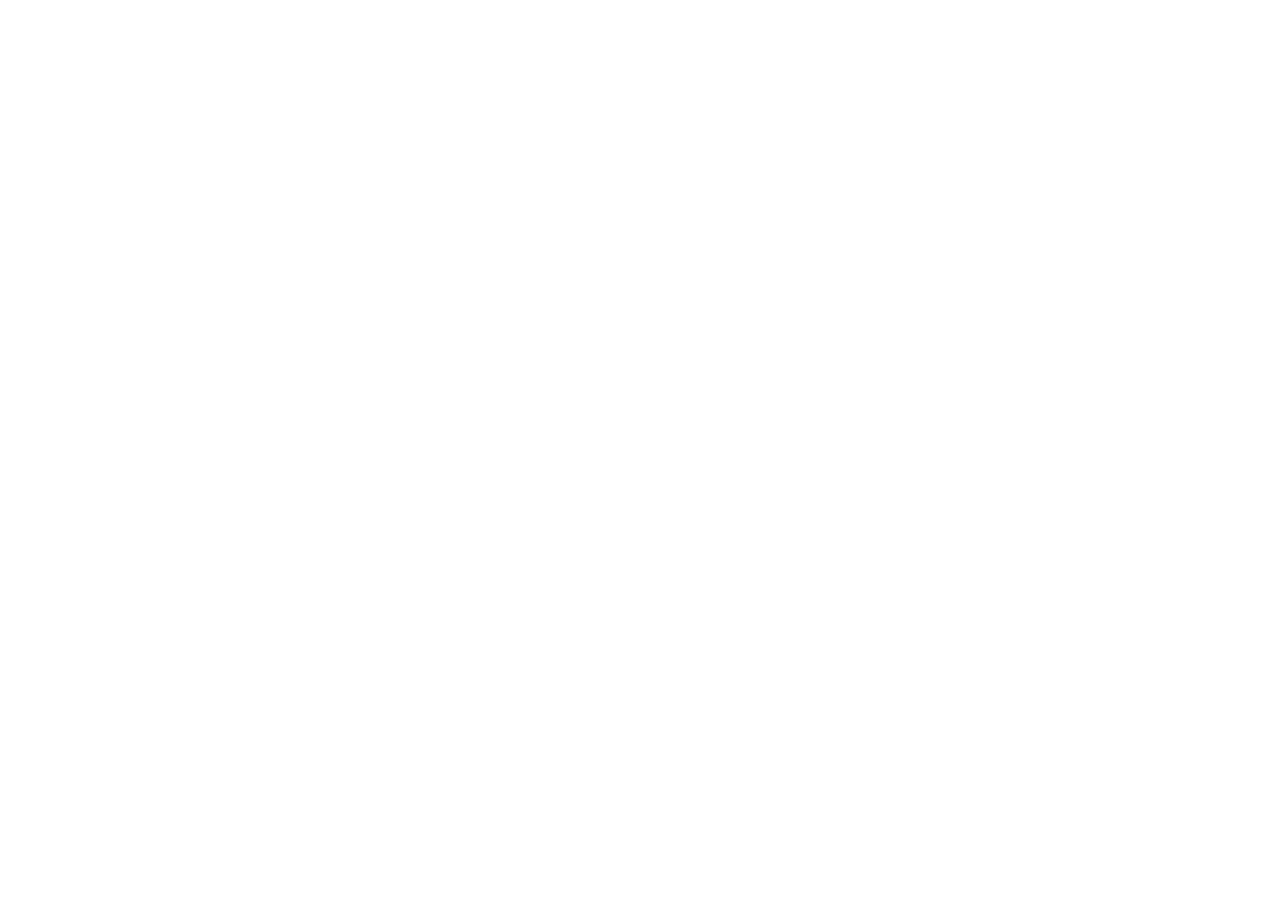
==== index.html @ 87dea75e "first commit" ====
<!DOCTYPE html>
<html lang="en">
<head>
    <meta charset="UTF-8">
    <meta http-equiv="X-UA-Compatible" content="IE=edge">
    <meta name="viewport" content="width=device-width, initial-scale=1.0">
    <title>Document</title>
</head>
<body>
    
</body>
</html>
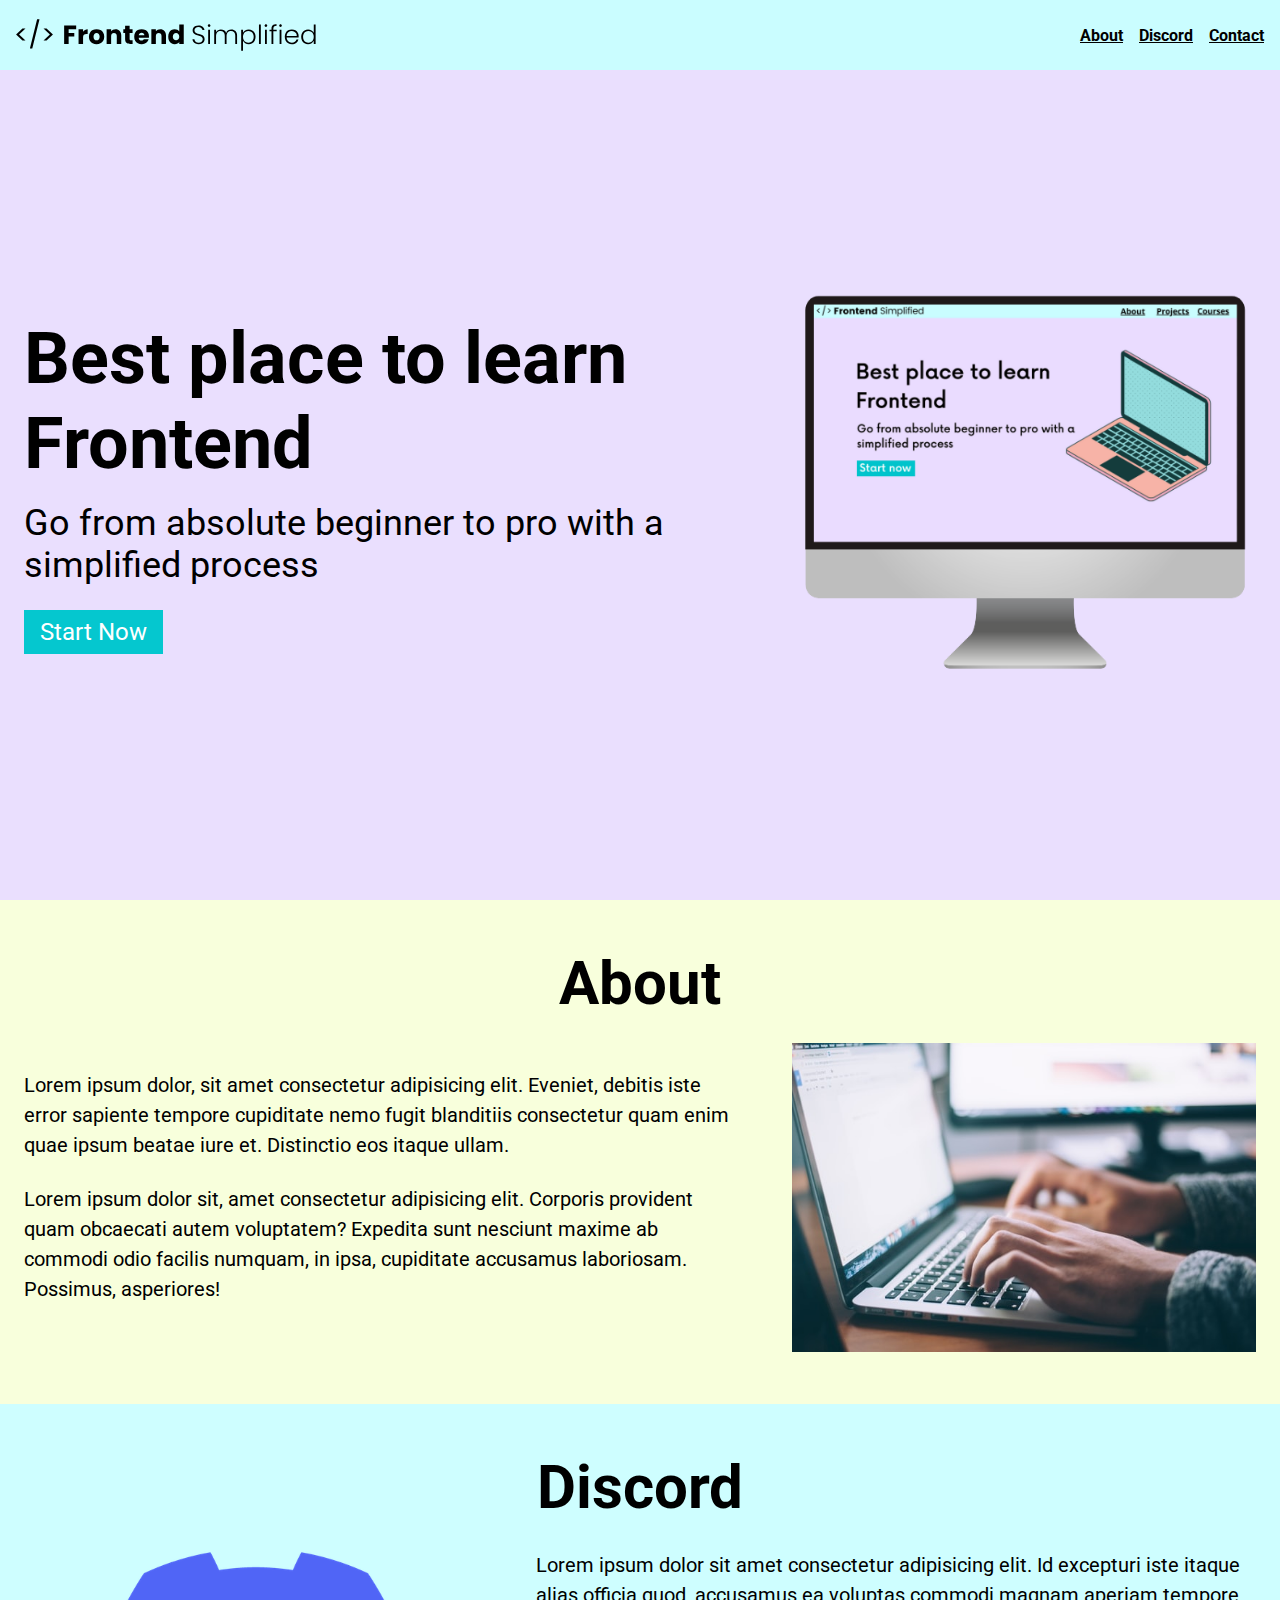
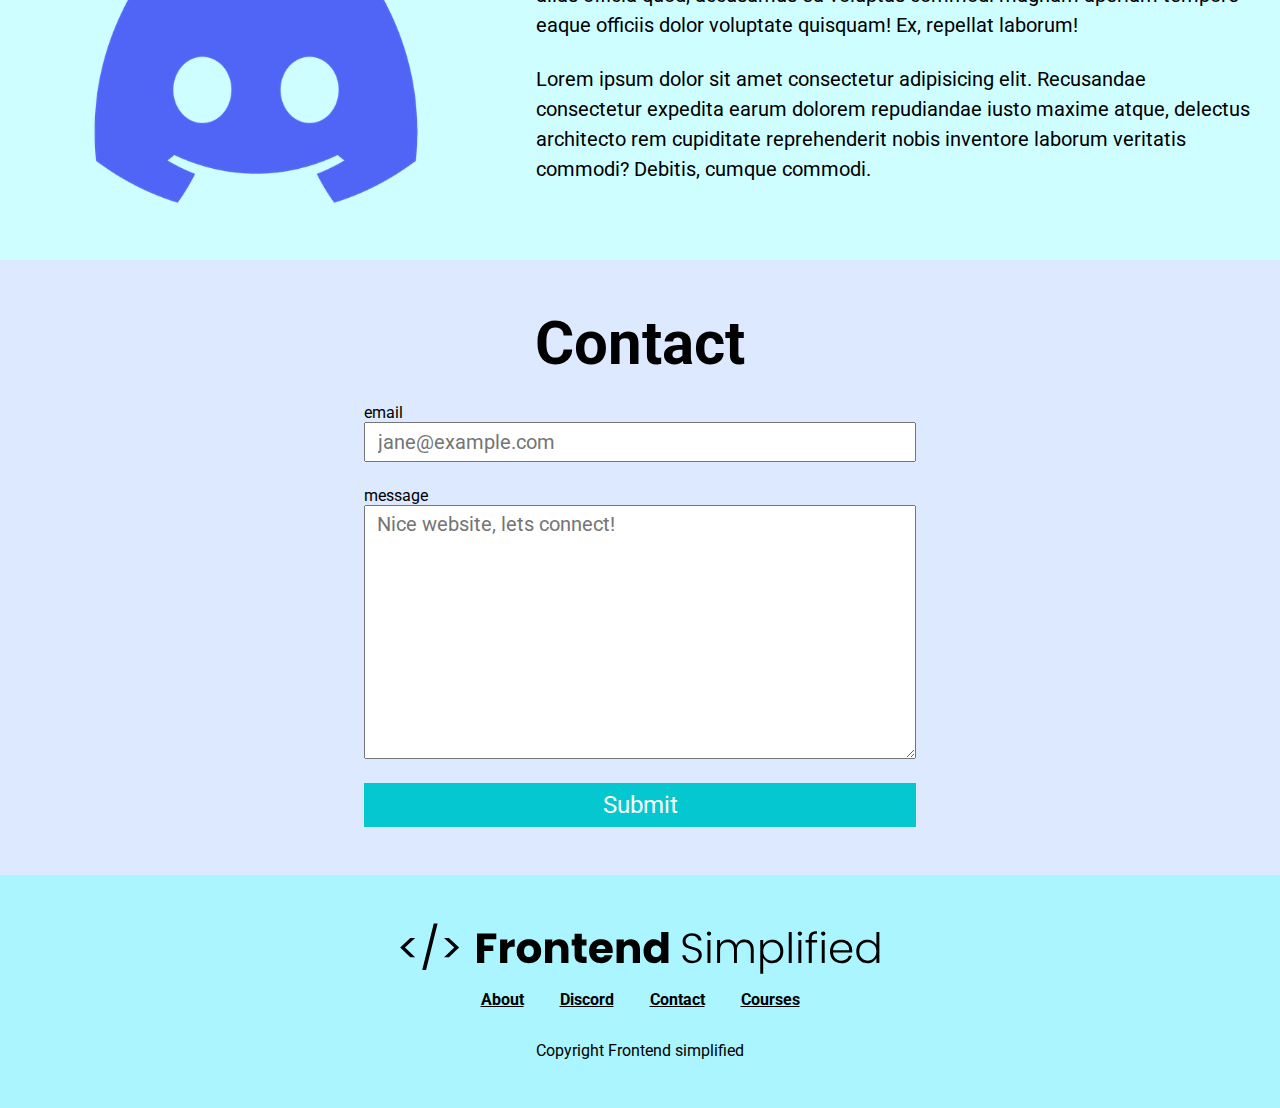
==== commit 96e139fa: "tutorial complete" ====
--- a/index.html
+++ b/index.html
@@ -1,12 +1,115 @@
 <!DOCTYPE html>
 <html lang="en">
-<head>
-    <meta charset="UTF-8">
-    <meta http-equiv="X-UA-Compatible" content="IE=edge">
-    <meta name="viewport" content="width=device-width, initial-scale=1.0">
+  <head>
+    <meta charset="UTF-8" />
+    <meta http-equiv="X-UA-Compatible" content="IE=edge" />
+    <meta name="viewport" content="width=device-width, initial-scale=1.0" />
     <title>Document</title>
-</head>
-<body>
-    
-</body>
-</html>+    <link rel="stylesheet" href="styles.css" />
+  </head>
+  <body>
+    <section>
+      <nav>
+        <img src="./assets/FES.svg" class="logo" alt="" />
+        <ul>
+          <li><a href="#about">About</a></li>
+          <li><a href="#discord">Discord</a></li>
+          <li><a href="#contact">Contact</a></li>
+        </ul>
+      </nav>
+      <header>
+        <div class="row">
+          <div class="home__description">
+            <h1>Best place to learn Frontend</h1>
+            <p class="subheader">
+              Go from absolute beginner to pro with a simplified process
+            </p>
+                <button class="home__description--button">Start Now</button>
+          </div>
+          <figure>
+            <img src="./assets/laptop.png" alt="Home page image" />
+          </figure>
+        </div>
+      </header>
+    </section>
+    <main>
+      <section id="about">
+        <h2>About</h2>
+        <div class="row">
+          <div class="section_description">
+            <div class="section__description--wrapper">
+              <p class="section__description--para">
+                Lorem ipsum dolor, sit amet consectetur adipisicing elit.
+                Eveniet, debitis iste error sapiente tempore cupiditate nemo
+                fugit blanditiis consectetur quam enim quae ipsum beatae iure
+                et. Distinctio eos itaque ullam.
+              </p>
+              <p class="section__description--para">
+                Lorem ipsum dolor sit, amet consectetur adipisicing elit.
+                Corporis provident quam obcaecati autem voluptatem? Expedita
+                sunt nesciunt maxime ab commodi odio facilis numquam, in ipsa,
+                cupiditate accusamus laboriosam. Possimus, asperiores!
+              </p>
+            </div>
+            <figure class="about__image--wrapper">
+              <img src="./assets/about.jpg" alt="" />
+            </figure>
+          </div>
+        </div>
+      </section>
+
+      <section id="discord">
+        <h2>Discord</h2>
+        <div class="row">
+          <div class="section_description">
+            <figure class="about__image--wrapper">
+              <img src="./assets/discord.png" alt="Discord" />
+            </figure>
+            <div class="section__description--wrapper">
+              <p class="section__description--para">
+                Lorem ipsum dolor sit amet consectetur adipisicing elit. Id
+                excepturi iste itaque alias officia quod, accusamus ea voluptas
+                commodi magnam aperiam tempore eaque officiis dolor voluptate
+                quisquam! Ex, repellat laborum!
+              </p>
+              <p class="section__description--para">
+                Lorem ipsum dolor sit amet consectetur adipisicing elit.
+                Recusandae consectetur expedita earum dolorem repudiandae iusto
+                maxime atque, delectus architecto rem cupiditate reprehenderit
+                nobis inventore laborum veritatis commodi? Debitis, cumque
+                commodi.
+              </p>
+            </div>
+          </div>
+        </div>
+      </section>
+
+      <section id="contact">
+        <h2>Contact</h2>
+        <form action="">
+          <label for="email">email</label>
+          <input type="email" placeholder="jane@example.com" />
+          <label for="message">message</label>
+          <textarea
+            name="message"
+            id=""
+            cols="30"
+            rows="10"
+            placeholder="Nice website, lets connect!"
+          ></textarea>
+          <button>Submit</button>
+        </form>
+      </section>
+    </main>
+    <footer>
+      <img class="footer__logo" src="./assets/FES.svg" alt="" />
+      <div class="footer__links">
+        <a class="footer__link" href="#about">About</a>
+        <a class="footer__link" href="#discord">Discord</a>
+        <a class="footer__link" href="#contact">Contact</a>
+        <a class="footer__link" href="#courses">Courses</a>
+      </div>
+      <p>Copyright Frontend simplified</p>
+    </footer>
+  </body>
+</html>
--- a/styles.css
+++ b/styles.css
@@ -0,0 +1,235 @@
+@import url("https://fonts.googleapis.com/css2?family=Roboto:wght@300;400;500;700&display=swap");
+* {
+  box-sizing: border-box;
+  padding: 0;
+  margin: 0;
+  font-family: "Roboto", sans-serif;
+}
+
+nav {
+  height: 70px;
+  display: flex;
+  justify-content: space-between;
+  align-items: center;
+  padding: 0 16px;
+  background-color: #cafdff;
+}
+
+header {
+  background-color: #eadffe;
+  height: calc(100ch - 70px);
+  padding: 24px;
+  display: flex;
+  justify-content: center;
+  align-items: center;
+}
+h1 {
+  font-size: 72px;
+}
+.subheader {
+  font-size: 36px;
+  margin: 16px 0 24px 0;
+}
+button {
+  background-color: #05c7cf;
+  color: white;
+  border: 0;
+  padding: 8px 16px;
+  font-size: 24px;
+  cursor: pointer;
+  transition: 600ms;
+}
+button:hover{
+    border-radius: 15px;
+    background-color: #084f51;
+    transform: translatey(10px);
+    margin-bottom: 10px;
+    border: 10px solid white;
+}
+
+a {
+  color: #000;
+  font-size: 24;
+  font-weight: 700;
+}
+.logo {
+  width: 300px;
+}
+
+ul {
+  display: flex;
+}
+li {
+  list-style-type: none;
+  padding-left: 16px;
+}
+.row {
+  width: 100%;
+  max-width: 1300px;
+  display: flex;
+  justify-content: center;
+  align-items: center;
+  margin: 0 auto;
+}
+
+#about,
+#discord,
+#contact,
+footer {
+  padding: 48px 0;
+}
+
+/*
+
+ABOUT
+
+*/
+
+#about {
+  background-color: #f8ffdc;
+}
+
+h2 {
+  font-size: 60px;
+  text-align: center;
+  margin-bottom: 24px;
+}
+.section_description {
+  display: flex;
+  justify-content: space-between;
+  align-items: center;
+}
+
+.about__image--wrapper {
+  width: 40%;
+}
+img {
+  width: 100%;
+}
+.section__description--wrapper {
+  width: 60%;
+}
+
+.about__image--wrapper,
+.section__description--wrapper {
+  padding: 0 24px;
+}
+.section__description--para {
+  font-size: 20px;
+  line-height: 1.5;
+  margin-bottom: 24px;
+}
+
+/*
+
+Discord
+
+*/
+
+#discord {
+  background-color: #cefeff;
+}
+
+.section_discord-description {
+  display: flex;
+  justify-content: space-between;
+}
+
+/*
+
+Contact
+
+*/
+
+#contact {
+  background-color: #dce9ff;
+}
+form {
+  width: 100%;
+  max-width: 600px;
+  margin: 0 auto;
+  display: flex;
+  flex-direction: column;
+  padding: 0 24px;
+}
+
+input,
+textarea {
+  margin-bottom: 24px;
+  font-size: 20px;
+  padding: 6px 12px;
+}
+
+/*
+
+Footer
+
+*/
+
+footer {
+  background-color: #aaf5ff;
+  display: flex;
+  flex-direction: column;
+  align-items: center;
+}
+.footer__logo {
+  max-width: 480px;
+  margin-bottom: 16px;
+}
+
+.footer__links {
+  margin-bottom: 32px;
+}
+.footer__link {
+  padding: 0 16px;
+}
+
+/* Small Phone s, Tablets, Larger Smartphones */
+@media (max-width: 728px) {
+    .row{
+        flex-direction: column;
+    }
+    .home__description{
+        margin-bottom: 24px;
+        display: flex;
+        flex-direction: column;
+        align-items: center;
+    }
+    .home__description--button{
+        max-width: 240px;
+    }
+    h1{
+        text-align: center;
+        font-size: 60px;
+    }
+
+    .subheader{
+        text-align: center;
+        font-size: 28px;
+    }
+    .section_description{
+        flex-direction: column;
+    }
+    .section__description--wrapper{
+        width: 100%;
+    }
+    .about__image--wrapper{
+        width: 100%;
+    }
+    ul{
+        display: none;
+    }
+    #discord .section_description{
+        flex-direction: column-reverse;
+    }
+    .footer__logo{
+        padding: 0 24px;
+    }
+
+    .footer__link{
+        padding: 0 12px;
+    }
+    .footer__links{
+        margin-bottom: 24px;
+    }
+}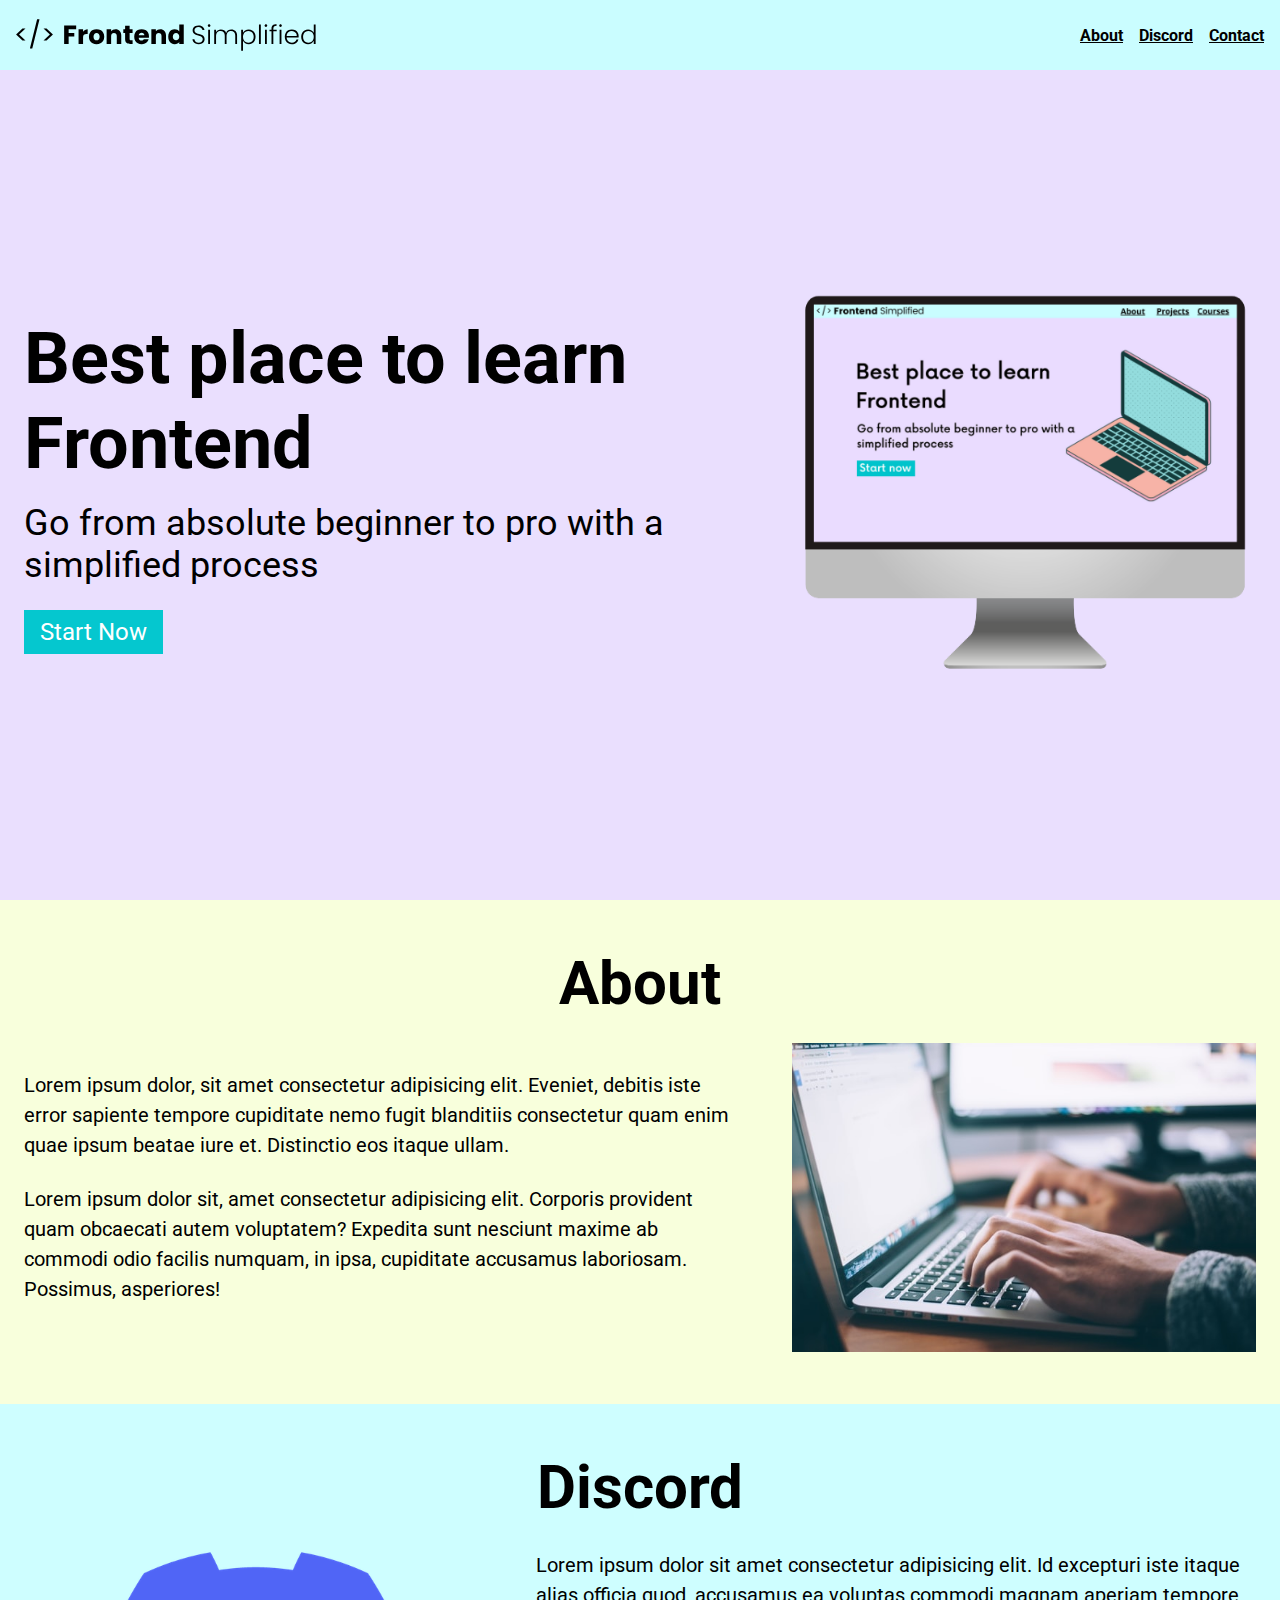
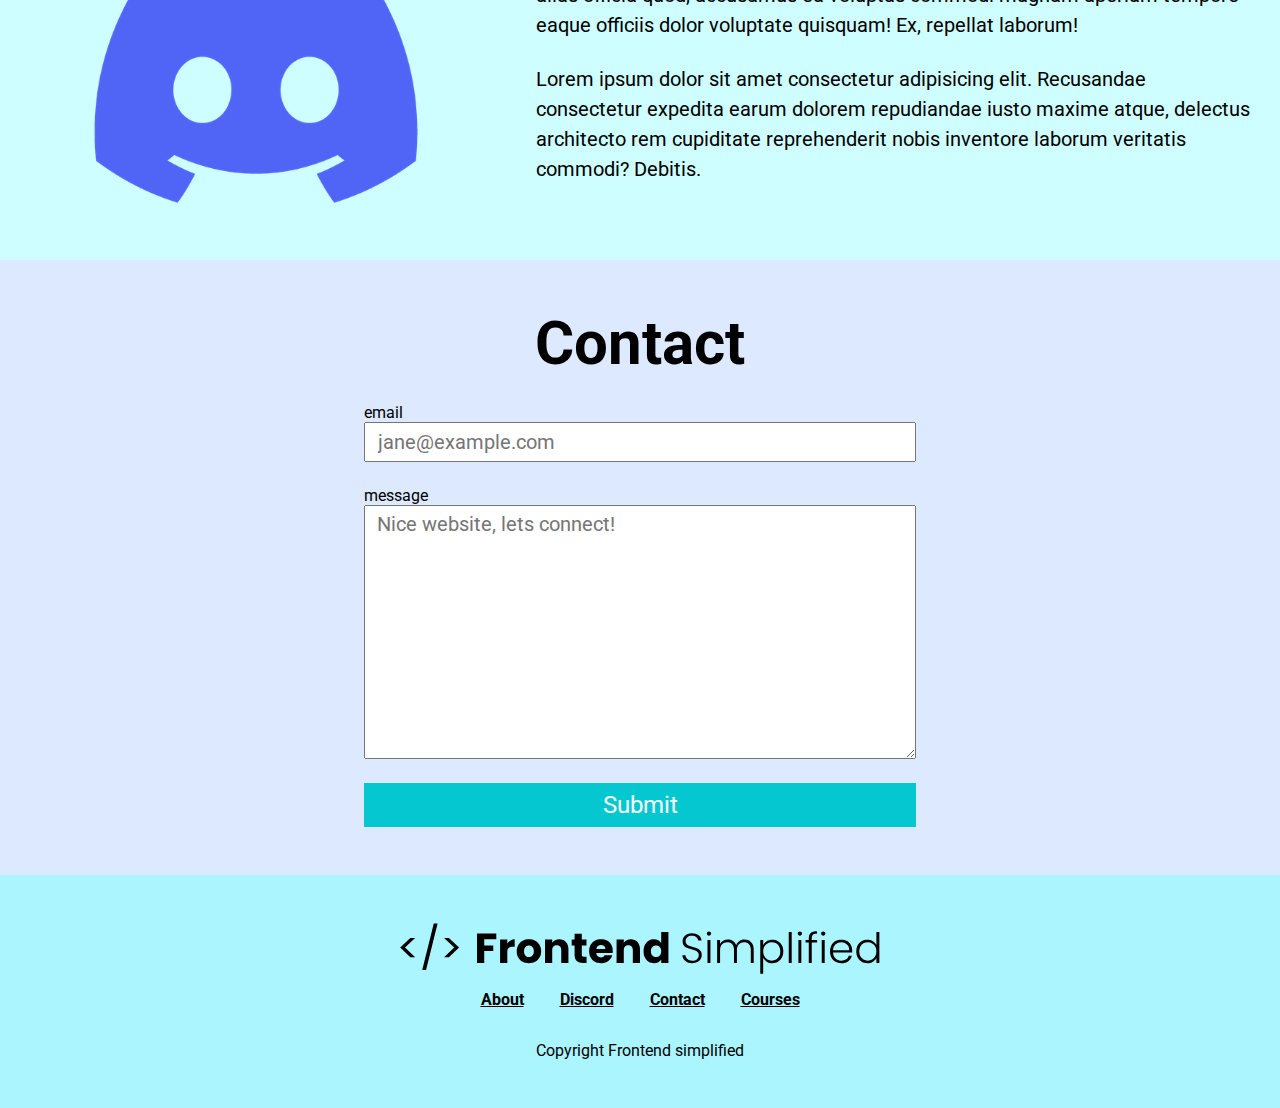
==== commit 2b06a95d: "design without help" ====
--- a/index.html
+++ b/index.html
@@ -76,8 +76,7 @@
                 Lorem ipsum dolor sit amet consectetur adipisicing elit.
                 Recusandae consectetur expedita earum dolorem repudiandae iusto
                 maxime atque, delectus architecto rem cupiditate reprehenderit
-                nobis inventore laborum veritatis commodi? Debitis, cumque
-                commodi.
+                nobis inventore laborum veritatis commodi? Debitis.
               </p>
             </div>
           </div>
